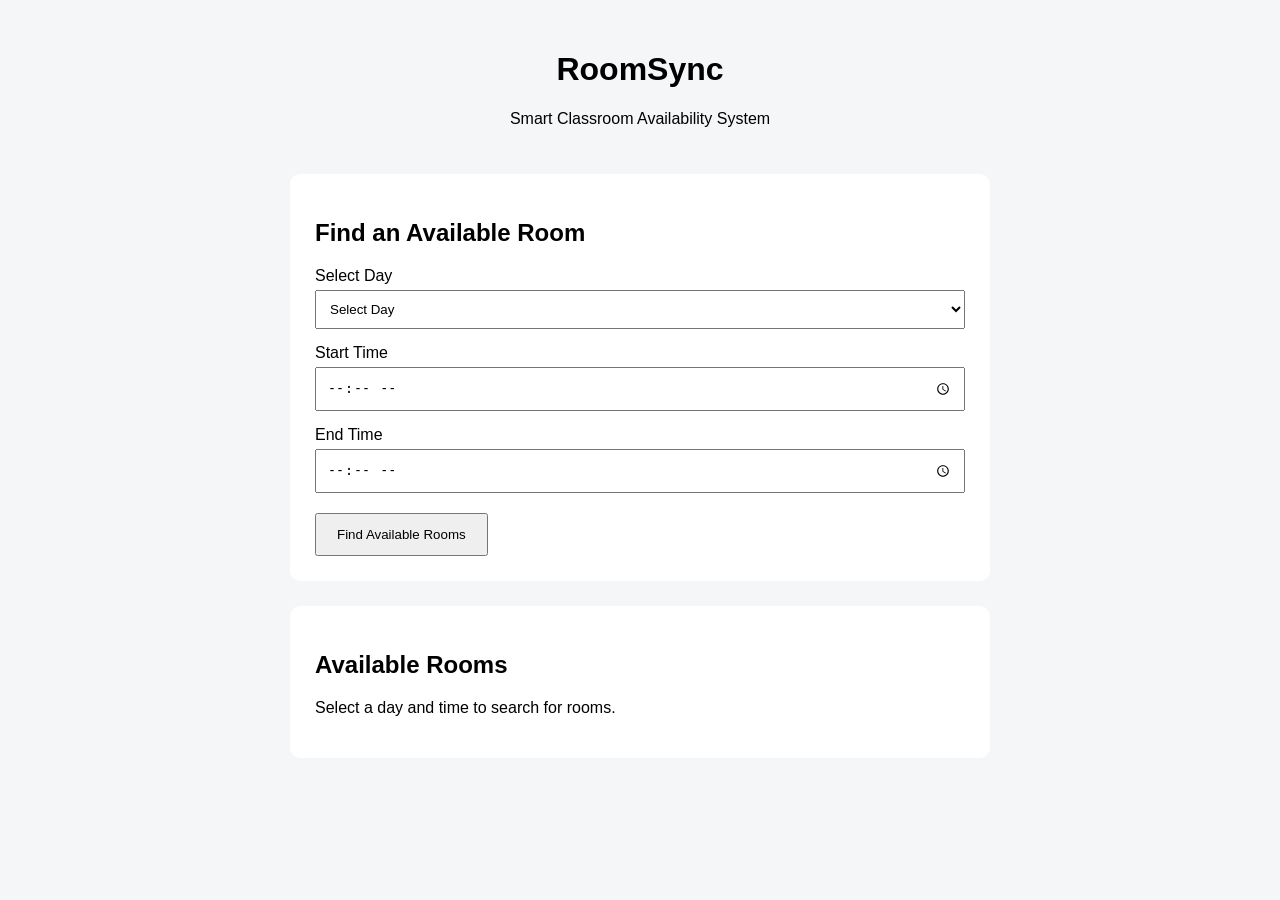
==== frontend/index.html @ 8a4c4289 "Initial RoomSync frontend setup" ====
<!DOCTYPE html>
<html lang="en">

<head>
    <meta charset="UTF-8">
    <meta name="viewport" content="width=device-width, initial-scale=1.0">

    <title>RoomSync</title>

    <link rel="stylesheet" href="style.css">
</head>

<body>

    <header>
        <h1>RoomSync</h1>
        <p>Smart Classroom Availability System</p>
    </header>

    <main>

        <section class="search-box">

            <h2>Find an Available Room</h2>

            <label for="day">Select Day</label>
            <select id="day">
                <option value="">Select Day</option>
                <option value="Monday">Monday</option>
                <option value="Tuesday">Tuesday</option>
                <option value="Wednesday">Wednesday</option>
                <option value="Thursday">Thursday</option>
                <option value="Friday">Friday</option>
                <option value="Saturday">Saturday</option>
            </select>

            <label for="startTime">Start Time</label>
            <input type="time" id="startTime">

            <label for="endTime">End Time</label>
            <input type="time" id="endTime">

            <button id="searchButton">
                Find Available Rooms
            </button>

        </section>


        <section class="results">

            <h2>Available Rooms</h2>

            <div id="roomResults">
                <p>Select a day and time to search for rooms.</p>
            </div>

        </section>

    </main>

    <script src="script.js"></script>

</body>

</html>
---- frontend/style.css ----
* {
    box-sizing: border-box;
}

body {
    margin: 0;
    font-family: Arial, sans-serif;
    background-color: #f4f6f8;
}

header {
    text-align: center;
    padding: 30px;
}

main {
    width: 90%;
    max-width: 700px;
    margin: auto;
}

.search-box,
.results {
    background-color: white;
    padding: 25px;
    margin-bottom: 20px;
    border-radius: 10px;
}

label {
    display: block;
    margin-top: 15px;
}

select,
input {
    width: 100%;
    padding: 10px;
    margin-top: 5px;
}

button {
    margin-top: 20px;
    padding: 12px 20px;
    cursor: pointer;
}

.results {
    margin-top: 25px;
}
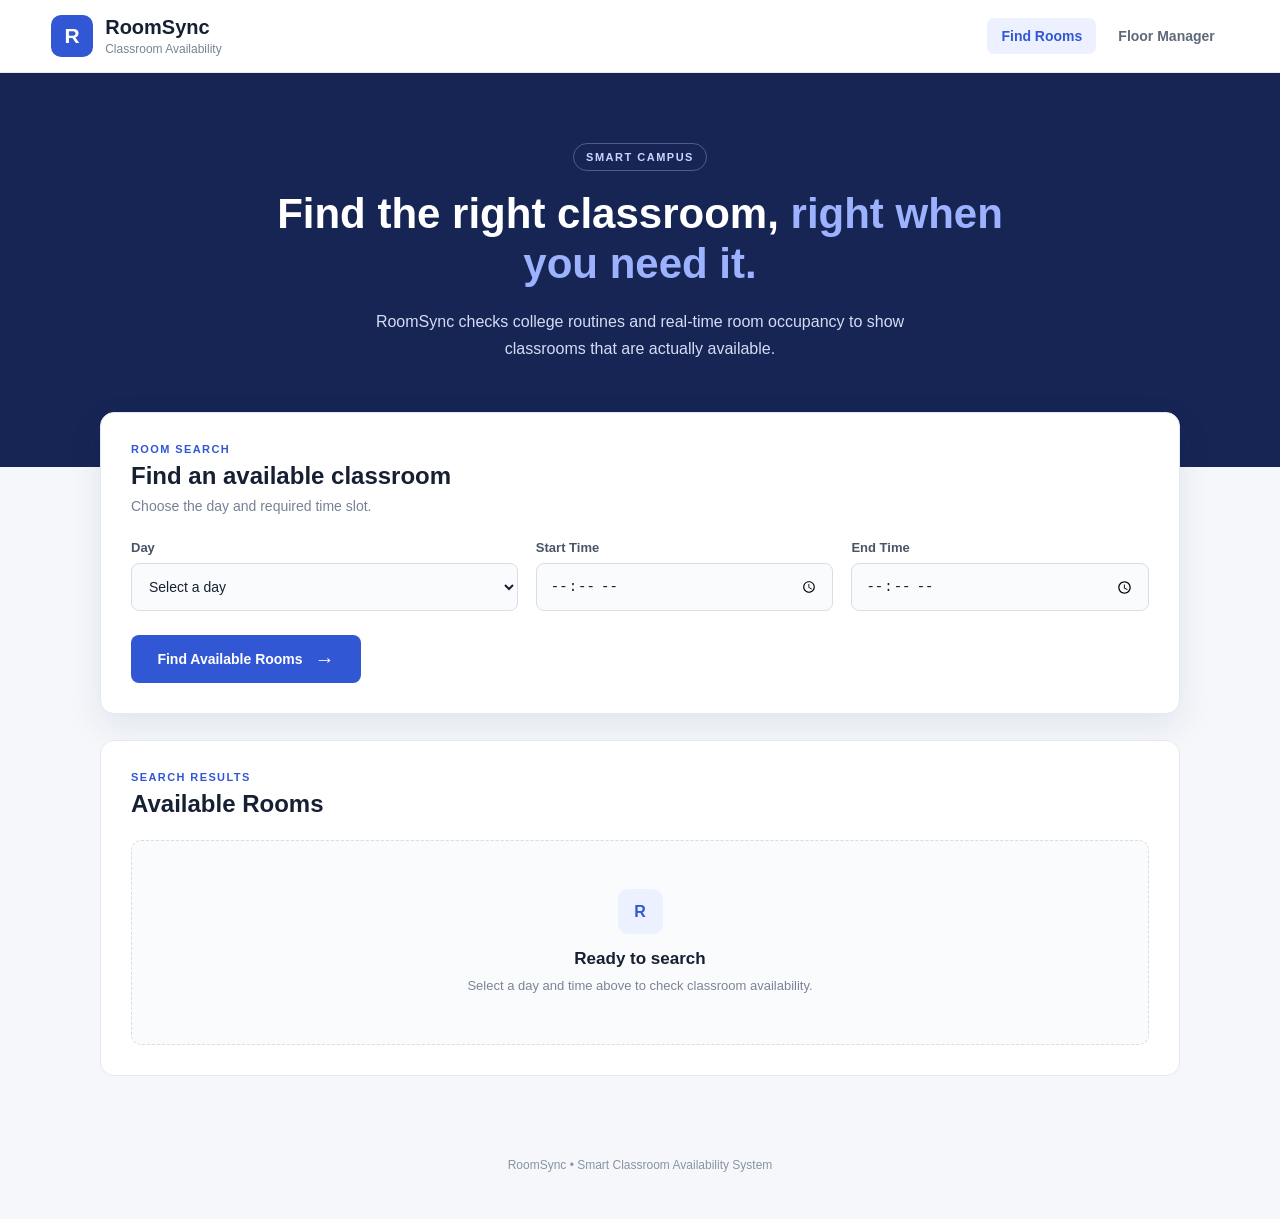
==== commit b5a3d648: "frontend" ====
--- a/frontend/index.html
+++ b/frontend/index.html
@@ -3,62 +3,294 @@
 
 <head>
     <meta charset="UTF-8">
-    <meta name="viewport" content="width=device-width, initial-scale=1.0">
-
-    <title>RoomSync</title>
-
-    <link rel="stylesheet" href="style.css">
+
+    <meta
+        name="viewport"
+        content="width=device-width, initial-scale=1.0"
+    >
+
+    <title>RoomSync | Classroom Availability</title>
+
+    <link
+        rel="stylesheet"
+        href="style.css"
+    >
 </head>
 
 <body>
 
-    <header>
-        <h1>RoomSync</h1>
-        <p>Smart Classroom Availability System</p>
-    </header>
-
-    <main>
-
-        <section class="search-box">
-
-            <h2>Find an Available Room</h2>
-
-            <label for="day">Select Day</label>
-            <select id="day">
-                <option value="">Select Day</option>
-                <option value="Monday">Monday</option>
-                <option value="Tuesday">Tuesday</option>
-                <option value="Wednesday">Wednesday</option>
-                <option value="Thursday">Thursday</option>
-                <option value="Friday">Friday</option>
-                <option value="Saturday">Saturday</option>
-            </select>
-
-            <label for="startTime">Start Time</label>
-            <input type="time" id="startTime">
-
-            <label for="endTime">End Time</label>
-            <input type="time" id="endTime">
-
-            <button id="searchButton">
-                Find Available Rooms
+    <!-- =====================================
+         NAVBAR
+         ===================================== -->
+
+    <nav class="navbar">
+
+        <div class="nav-container">
+
+            <div class="brand">
+                <div class="brand-icon">
+                    R
+                </div>
+
+                <div>
+                    <h1>RoomSync</h1>
+                    <p>Classroom Availability</p>
+                </div>
+            </div>
+
+
+            <div class="nav-links">
+
+                <a
+                    href="index.html"
+                    class="active"
+                >
+                    Find Rooms
+                </a>
+
+                <a
+                    href="floor-manager/manager.html"
+                >
+                    Floor Manager
+                </a>
+
+            </div>
+
+        </div>
+
+    </nav>
+
+
+
+    <!-- =====================================
+         HERO
+         ===================================== -->
+
+    <section class="hero">
+
+        <div class="hero-content">
+
+            <div class="hero-badge">
+                SMART CAMPUS
+            </div>
+
+            <h2>
+                Find the right classroom,
+                <span>right when you need it.</span>
+            </h2>
+
+            <p>
+                RoomSync checks college routines and
+                real-time room occupancy to show
+                classrooms that are actually available.
+            </p>
+
+        </div>
+
+    </section>
+
+
+
+    <!-- =====================================
+         MAIN CONTENT
+         ===================================== -->
+
+    <main class="main-container">
+
+
+        <!-- SEARCH PANEL -->
+
+        <section class="search-panel">
+
+            <div class="section-heading">
+
+                <div>
+                    <p class="section-label">
+                        ROOM SEARCH
+                    </p>
+
+                    <h2>
+                        Find an available classroom
+                    </h2>
+
+                    <p class="section-description">
+                        Choose the day and required time slot.
+                    </p>
+                </div>
+
+            </div>
+
+
+            <div class="search-grid">
+
+
+                <!-- DAY -->
+
+                <div class="form-group">
+
+                    <label for="day">
+                        Day
+                    </label>
+
+                    <select id="day">
+
+                        <option value="">
+                            Select a day
+                        </option>
+
+                        <option value="Monday">
+                            Monday
+                        </option>
+
+                        <option value="Tuesday">
+                            Tuesday
+                        </option>
+
+                        <option value="Wednesday">
+                            Wednesday
+                        </option>
+
+                        <option value="Thursday">
+                            Thursday
+                        </option>
+
+                        <option value="Friday">
+                            Friday
+                        </option>
+
+                        <option value="Saturday">
+                            Saturday
+                        </option>
+
+                    </select>
+
+                </div>
+
+
+
+                <!-- START TIME -->
+
+                <div class="form-group">
+
+                    <label for="startTime">
+                        Start Time
+                    </label>
+
+                    <input
+                        type="time"
+                        id="startTime"
+                    >
+
+                </div>
+
+
+
+                <!-- END TIME -->
+
+                <div class="form-group">
+
+                    <label for="endTime">
+                        End Time
+                    </label>
+
+                    <input
+                        type="time"
+                        id="endTime"
+                    >
+
+                </div>
+
+            </div>
+
+
+            <button
+                id="searchButton"
+                class="search-button"
+            >
+                <span>Find Available Rooms</span>
+
+                <span class="button-arrow">
+                    →
+                </span>
             </button>
 
         </section>
 
 
-        <section class="results">
-
-            <h2>Available Rooms</h2>
+
+        <!-- =====================================
+             RESULTS
+             ===================================== -->
+
+        <section class="results-section">
+
+            <div class="results-header">
+
+                <div>
+
+                    <p class="section-label">
+                        SEARCH RESULTS
+                    </p>
+
+                    <h2>
+                        Available Rooms
+                    </h2>
+
+                </div>
+
+
+                <div
+                    id="resultCount"
+                    class="result-count hidden"
+                >
+                    0 rooms
+                </div>
+
+            </div>
+
 
             <div id="roomResults">
-                <p>Select a day and time to search for rooms.</p>
+
+                <div class="empty-state">
+
+                    <div class="empty-icon">
+                        R
+                    </div>
+
+                    <h3>
+                        Ready to search
+                    </h3>
+
+                    <p>
+                        Select a day and time above to
+                        check classroom availability.
+                    </p>
+
+                </div>
+
             </div>
 
         </section>
 
+
     </main>
 
+
+
+    <!-- =====================================
+         FOOTER
+         ===================================== -->
+
+    <footer>
+
+        <p>
+            RoomSync • Smart Classroom Availability System
+        </p>
+
+    </footer>
+
+
+
     <script src="script.js"></script>
 
 </body>
--- a/frontend/style.css
+++ b/frontend/style.css
@@ -1,50 +1,733 @@
+/* =========================================
+   GLOBAL
+   ========================================= */
+
 * {
     box-sizing: border-box;
 }
 
+html {
+    scroll-behavior: smooth;
+}
+
 body {
     margin: 0;
-    font-family: Arial, sans-serif;
-    background-color: #f4f6f8;
-}
-
-header {
+
+    font-family:
+        Arial,
+        Helvetica,
+        sans-serif;
+
+    background-color: #f5f7fb;
+
+    color: #172033;
+}
+
+
+/* =========================================
+   NAVIGATION
+   ========================================= */
+
+.navbar {
+    background-color: #ffffff;
+
+    border-bottom: 1px solid #e5e9f0;
+
+    position: sticky;
+
+    top: 0;
+
+    z-index: 100;
+}
+
+.nav-container {
+    width: 92%;
+
+    max-width: 1180px;
+
+    min-height: 72px;
+
+    margin: auto;
+
+    display: flex;
+
+    align-items: center;
+
+    justify-content: space-between;
+}
+
+
+/* BRAND */
+
+.brand {
+    display: flex;
+
+    align-items: center;
+
+    gap: 12px;
+}
+
+.brand-icon {
+    width: 42px;
+
+    height: 42px;
+
+    display: flex;
+
+    align-items: center;
+
+    justify-content: center;
+
+    border-radius: 10px;
+
+    background-color: #3157d5;
+
+    color: white;
+
+    font-size: 21px;
+
+    font-weight: bold;
+}
+
+.brand h1 {
+    margin: 0;
+
+    font-size: 20px;
+}
+
+.brand p {
+    margin: 3px 0 0;
+
+    color: #7a8496;
+
+    font-size: 12px;
+}
+
+
+/* NAV LINKS */
+
+.nav-links {
+    display: flex;
+
+    align-items: center;
+
+    gap: 8px;
+}
+
+.nav-links a {
+    padding: 10px 14px;
+
+    border-radius: 7px;
+
+    color: #5f697a;
+
+    text-decoration: none;
+
+    font-size: 14px;
+
+    font-weight: 600;
+}
+
+.nav-links a:hover {
+    background-color: #f0f3fa;
+
+    color: #3157d5;
+}
+
+.nav-links .active {
+    background-color: #edf1ff;
+
+    color: #3157d5;
+}
+
+
+/* =========================================
+   HERO
+   ========================================= */
+
+.hero {
+    padding:
+        70px 20px
+        105px;
+
+    background-color: #172554;
+
+    color: white;
+
     text-align: center;
+}
+
+.hero-content {
+    max-width: 760px;
+
+    margin: auto;
+}
+
+.hero-badge {
+    display: inline-block;
+
+    margin-bottom: 18px;
+
+    padding: 7px 12px;
+
+    border:
+        1px solid
+        rgba(255, 255, 255, 0.25);
+
+    border-radius: 20px;
+
+    color: #cbd5ff;
+
+    font-size: 11px;
+
+    font-weight: bold;
+
+    letter-spacing: 1.5px;
+}
+
+.hero h2 {
+    margin: 0;
+
+    font-size: 42px;
+
+    line-height: 1.18;
+}
+
+.hero h2 span {
+    color: #9db2ff;
+}
+
+.hero p {
+    max-width: 610px;
+
+    margin:
+        20px auto 0;
+
+    color: #d4dcf5;
+
+    font-size: 16px;
+
+    line-height: 1.7;
+}
+
+
+/* =========================================
+   MAIN
+   ========================================= */
+
+.main-container {
+    width: 92%;
+
+    max-width: 1080px;
+
+    margin:
+        -55px auto
+        60px;
+}
+
+
+/* =========================================
+   SEARCH PANEL
+   ========================================= */
+
+.search-panel {
     padding: 30px;
-}
-
-main {
-    width: 90%;
-    max-width: 700px;
-    margin: auto;
-}
-
-.search-box,
-.results {
+
     background-color: white;
-    padding: 25px;
-    margin-bottom: 20px;
+
+    border:
+        1px solid
+        #e4e8f0;
+
+    border-radius: 14px;
+
+    box-shadow:
+        0 12px 35px
+        rgba(25, 39, 76, 0.09);
+}
+
+.section-label {
+    margin:
+        0 0 7px;
+
+    color: #3157d5;
+
+    font-size: 11px;
+
+    font-weight: bold;
+
+    letter-spacing: 1.4px;
+}
+
+.section-heading h2,
+.results-header h2 {
+    margin: 0;
+
+    font-size: 24px;
+}
+
+.section-description {
+    margin:
+        8px 0 0;
+
+    color: #778195;
+
+    font-size: 14px;
+}
+
+
+/* =========================================
+   SEARCH FORM
+   ========================================= */
+
+.search-grid {
+    display: grid;
+
+    grid-template-columns:
+        1.3fr 1fr 1fr;
+
+    gap: 18px;
+
+    margin-top: 26px;
+}
+
+.form-group label {
+    display: block;
+
+    margin-bottom: 8px;
+
+    color: #495469;
+
+    font-size: 13px;
+
+    font-weight: bold;
+}
+
+.form-group select,
+.form-group input {
+    width: 100%;
+
+    height: 48px;
+
+    padding:
+        0 13px;
+
+    border:
+        1px solid
+        #d8dde8;
+
+    border-radius: 8px;
+
+    background-color: #fafbfc;
+
+    color: #172033;
+
+    font-size: 14px;
+}
+
+.form-group select:focus,
+.form-group input:focus {
+    outline: none;
+
+    border-color: #3157d5;
+
+    background-color: white;
+
+    box-shadow:
+        0 0 0 3px
+        rgba(49, 87, 213, 0.08);
+}
+
+
+/* SEARCH BUTTON */
+
+.search-button {
+    min-width: 230px;
+
+    height: 48px;
+
+    margin-top: 24px;
+
+    padding:
+        0 20px;
+
+    border: none;
+
+    border-radius: 8px;
+
+    background-color: #3157d5;
+
+    color: white;
+
+    cursor: pointer;
+
+    font-size: 14px;
+
+    font-weight: bold;
+
+    display: inline-flex;
+
+    align-items: center;
+
+    justify-content: center;
+
+    gap: 12px;
+}
+
+.search-button:hover {
+    background-color: #2647b7;
+}
+
+.button-arrow {
+    font-size: 20px;
+}
+
+
+/* =========================================
+   RESULTS
+   ========================================= */
+
+.results-section {
+    margin-top: 26px;
+
+    padding: 30px;
+
+    background-color: white;
+
+    border:
+        1px solid
+        #e4e8f0;
+
+    border-radius: 14px;
+}
+
+.results-header {
+    display: flex;
+
+    align-items: center;
+
+    justify-content: space-between;
+
+    margin-bottom: 22px;
+}
+
+.result-count {
+    padding:
+        8px 13px;
+
+    border-radius: 20px;
+
+    background-color: #edf1ff;
+
+    color: #3157d5;
+
+    font-size: 12px;
+
+    font-weight: bold;
+}
+
+.hidden {
+    display: none;
+}
+
+
+/* =========================================
+   ROOM GRID
+   ========================================= */
+
+#roomResults.room-grid {
+    display: grid;
+
+    grid-template-columns:
+        repeat(3, 1fr);
+
+    gap: 16px;
+}
+
+
+/* =========================================
+   ROOM CARD
+   ========================================= */
+
+.room-card {
+    position: relative;
+
+    min-height: 190px;
+
+    padding: 21px;
+
+    border:
+        1px solid
+        #e1e5ed;
+
+    border-radius: 11px;
+
+    background-color: #ffffff;
+
+    transition:
+        transform 0.2s ease,
+        box-shadow 0.2s ease,
+        border-color 0.2s ease;
+}
+
+.room-card:hover {
+    transform:
+        translateY(-3px);
+
+    border-color: #c8d2f5;
+
+    box-shadow:
+        0 8px 20px
+        rgba(30, 45, 80, 0.08);
+}
+
+.room-status {
+    display: inline-flex;
+
+    align-items: center;
+
+    gap: 6px;
+
+    padding:
+        6px 9px;
+
+    border-radius: 20px;
+
+    background-color: #eaf8ef;
+
+    color: #208044;
+
+    font-size: 10px;
+
+    font-weight: bold;
+
+    letter-spacing: 0.5px;
+}
+
+.status-dot {
+    width: 7px;
+
+    height: 7px;
+
+    border-radius: 50%;
+
+    background-color: #2da95b;
+}
+
+.room-card h3 {
+    margin:
+        19px 0
+        15px;
+
+    font-size: 22px;
+}
+
+.room-details {
+    display: flex;
+
+    flex-direction: column;
+
+    gap: 9px;
+}
+
+.room-detail {
+    display: flex;
+
+    justify-content: space-between;
+
+    gap: 15px;
+
+    color: #6f798c;
+
+    font-size: 13px;
+}
+
+.room-detail strong {
+    color: #303a4d;
+}
+
+
+/* =========================================
+   EMPTY / LOADING STATE
+   ========================================= */
+
+.empty-state {
+    padding:
+        48px 20px;
+
+    border:
+        1px dashed
+        #d7dce7;
+
     border-radius: 10px;
-}
-
-label {
-    display: block;
-    margin-top: 15px;
-}
-
-select,
-input {
-    width: 100%;
-    padding: 10px;
-    margin-top: 5px;
-}
-
-button {
-    margin-top: 20px;
-    padding: 12px 20px;
-    cursor: pointer;
-}
-
-.results {
-    margin-top: 25px;
+
+    background-color: #fafbfc;
+
+    text-align: center;
+}
+
+.empty-icon {
+    width: 45px;
+
+    height: 45px;
+
+    margin:
+        0 auto
+        15px;
+
+    display: flex;
+
+    align-items: center;
+
+    justify-content: center;
+
+    border-radius: 10px;
+
+    background-color: #edf1ff;
+
+    color: #3157d5;
+
+    font-weight: bold;
+}
+
+.empty-state h3 {
+    margin:
+        0 0 7px;
+
+    font-size: 17px;
+}
+
+.empty-state p {
+    margin: 0;
+
+    color: #7a8496;
+
+    font-size: 13px;
+
+    line-height: 1.5;
+}
+
+
+/* =========================================
+   FOOTER
+   ========================================= */
+
+footer {
+    padding:
+        10px 20px
+        35px;
+
+    text-align: center;
+
+    color: #8a93a3;
+
+    font-size: 12px;
+}
+
+
+/* =========================================
+   TABLET
+   ========================================= */
+
+@media (max-width: 850px) {
+
+    .hero h2 {
+        font-size: 35px;
+    }
+
+    .search-grid {
+        grid-template-columns:
+            1fr 1fr;
+    }
+
+    .form-group:first-child {
+        grid-column:
+            1 / -1;
+    }
+
+    #roomResults.room-grid {
+        grid-template-columns:
+            repeat(2, 1fr);
+    }
+
+}
+
+
+/* =========================================
+   MOBILE
+   ========================================= */
+
+@media (max-width: 600px) {
+
+    .nav-container {
+        min-height: 65px;
+    }
+
+    .brand p {
+        display: none;
+    }
+
+    .nav-links a {
+        padding:
+            8px 9px;
+
+        font-size: 12px;
+    }
+
+    .nav-links a:first-child {
+        display: none;
+    }
+
+
+    .hero {
+        padding:
+            55px 20px
+            90px;
+    }
+
+    .hero h2 {
+        font-size: 30px;
+    }
+
+    .hero p {
+        font-size: 14px;
+    }
+
+
+    .main-container {
+        width: 94%;
+    }
+
+
+    .search-panel,
+    .results-section {
+        padding: 21px;
+    }
+
+
+    .search-grid {
+        grid-template-columns: 1fr;
+    }
+
+    .form-group:first-child {
+        grid-column: auto;
+    }
+
+
+    .search-button {
+        width: 100%;
+    }
+
+
+    #roomResults.room-grid {
+        grid-template-columns: 1fr;
+    }
+
+
+    .results-header {
+        align-items: flex-start;
+
+        gap: 10px;
+    }
+
 }
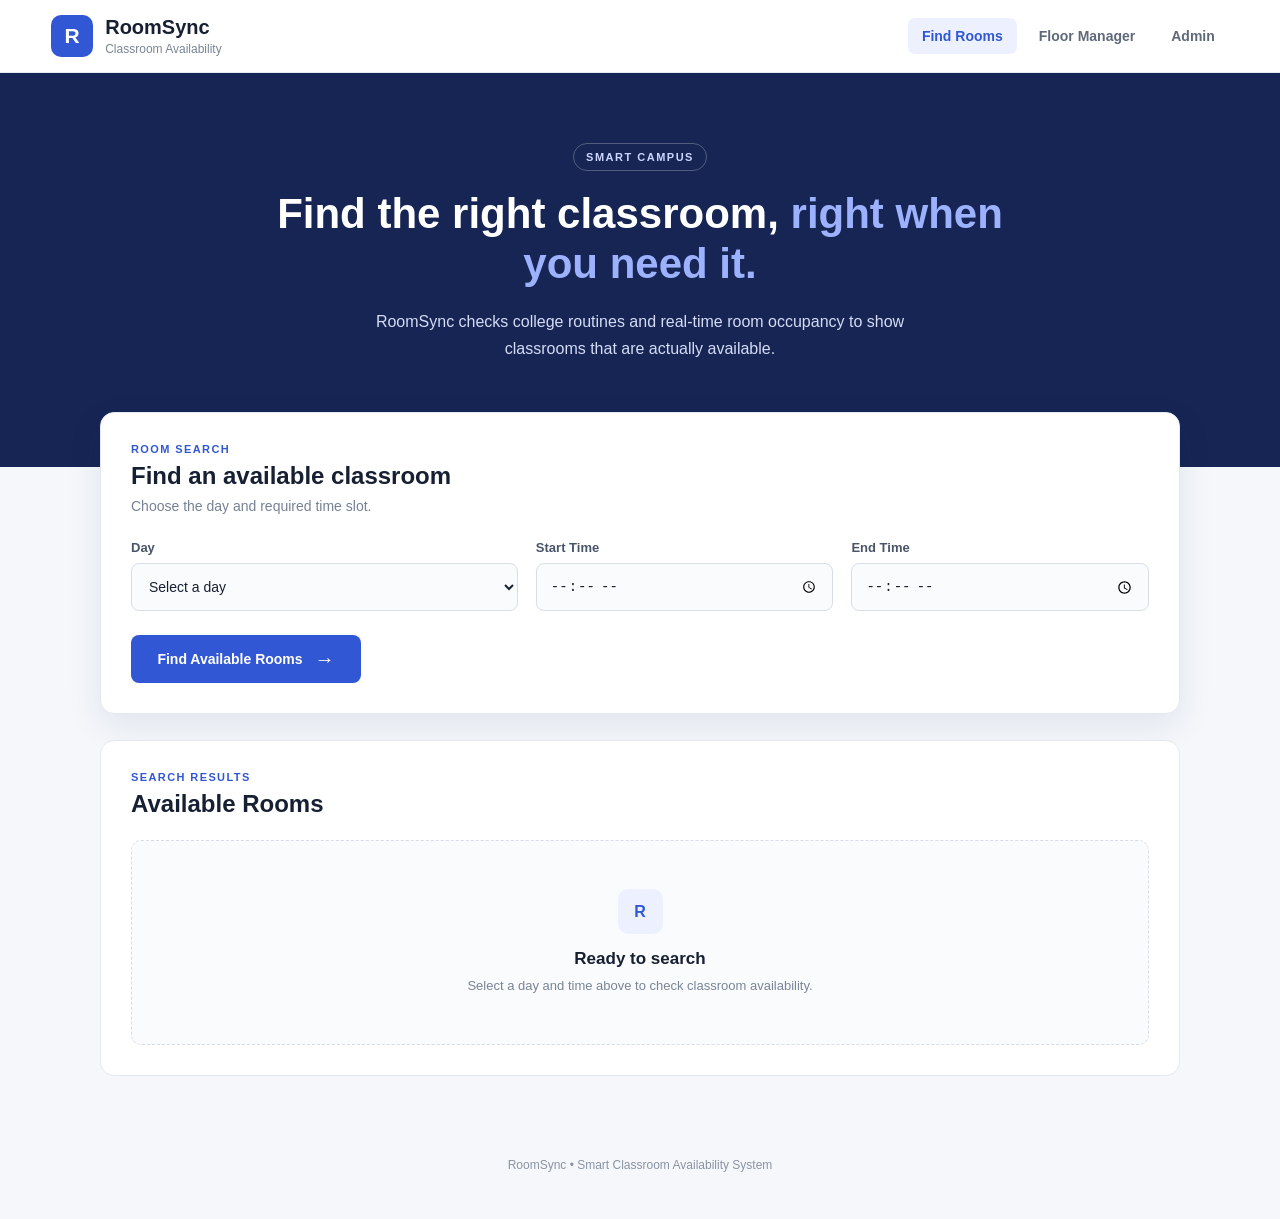
==== commit 83166633: "Complete RoomSync backend and admin dashboard updates" ====
--- a/frontend/index.html
+++ b/frontend/index.html
@@ -1,58 +1,61 @@
 <!DOCTYPE html>
-<html lang="en">
-
-<head>
-    <meta charset="UTF-8">
-
-    <meta
+<html lang="en"> <!-- The root element of the HTML document, specifying the language as English -->
+
+<head> 
+    <meta charset="UTF-8"> <!-- Ensures proper character encoding for the document -->
+
+    <meta 
         name="viewport"
         content="width=device-width, initial-scale=1.0"
-    >
-
-    <title>RoomSync | Classroom Availability</title>
+    ><!-- Sets the viewport to ensure the page is responsive and scales correctly on different devices -->
+
+    <title>RoomSync | Classroom Availability</title> <!-- Sets the title of the page -->
 
     <link
         rel="stylesheet"
         href="style.css"
-    >
-</head>
-
-<body>
+    > <!-- Links to the external CSS stylesheet for styling the page -->
+</head> <!-- The head section contains metadata, title, and links to stylesheets -->
+
+<body> <!-- The body section contains the content of the webpage -->
 
     <!-- =====================================
          NAVBAR
          ===================================== -->
 
-    <nav class="navbar">
-
-        <div class="nav-container">
-
-            <div class="brand">
-                <div class="brand-icon">
+    <nav class="navbar"> <!-- The navigation bar at the top of the page -->
+
+        <div class="nav-container"> <!-- Container for the navigation bar content -->
+
+            <div class="brand"> <!-- Branding section of the navigation bar -->
+                <div class="brand-icon"> <!-- Icon or logo for the brand -->
                     R
-                </div>
-
-                <div>
-                    <h1>RoomSync</h1>
-                    <p>Classroom Availability</p>
-                </div>
-            </div>
-
-
-            <div class="nav-links">
+                </div> <!-- The brand icon, which could be a logo or initial representing the brand -->
+
+                <div> <!-- Container for the brand name and description -->
+                    <h1>RoomSync</h1> <!-- The main heading for the brand name -->
+                    <p>Classroom Availability</p> <!-- A brief description or tagline for the brand -->
+                </div> <!-- The brand name and description are grouped together for visual coherence -->
+            </div> <!-- The brand section is complete, providing a visual identity for the application -->
+
+
+            <div class="nav-links"> <!-- Container for the navigation links -->
 
                 <a
                     href="index.html"
                     class="active"
                 >
                     Find Rooms
-                </a>
+                </a> <!-- Link to the main page for finding available rooms, marked as active to indicate the current page -->
 
                 <a
                     href="floor-manager/manager.html"
                 >
                     Floor Manager
-                </a>
+                </a> <!-- Link to the floor manager page, which likely provides tools for managing classroom layouts or availability -->
+                <a href="admin/admin.html">
+                    Admin
+    </a>
 
             </div>
 
@@ -66,9 +69,9 @@
          HERO
          ===================================== -->
 
-    <section class="hero">
-
-        <div class="hero-content">
+    <section class="hero">  <!-- The hero section is a prominent area at the top of the page, often used for key messages or calls to action -->
+
+        <div class="hero-content"> <!-- Container for the content within the hero section, including headings and descriptive text -->  
 
             <div class="hero-badge">
                 SMART CAMPUS
